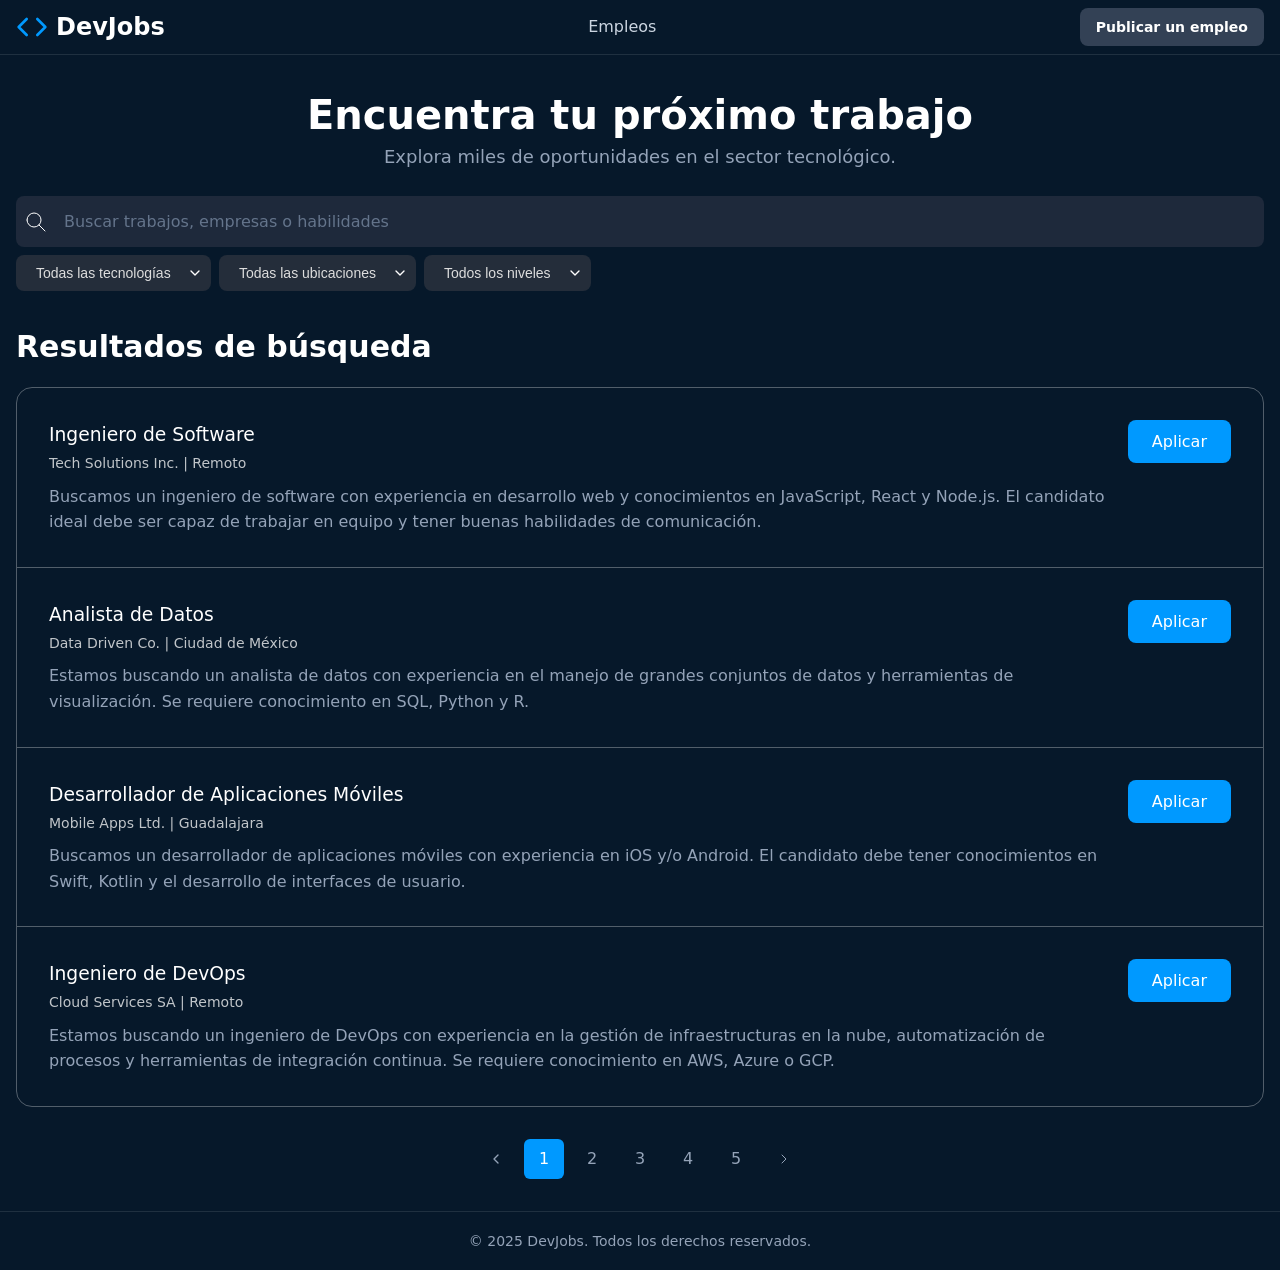
==== empleos.html @ b096b8bc "Initial commit" ====
<!DOCTYPE html>
<html lang="es">

<head>
  <title>DevJobs - Empleos</title>
  <meta charset="UTF-8" />
  <meta name="description" content="Listado con empleos y filtros para encontrar tu trabajo ideal.">

  <link rel="stylesheet" href="./styles.css" />
  <script type="module" src="./script.js" defer></script>
</head>

<body>
  <header>
    <h1>
      <svg fill="none" stroke="currentColor" stroke-linecap="round" stroke-linejoin="round" stroke-width="2"
        viewBox="0 0 24 24" xmlns="http://www.w3.org/2000/svg">
        <polyline points="16 18 22 12 16 6"></polyline>
        <polyline points="8 6 2 12 8 18"></polyline>
      </svg>
      DevJobs
    </h1>

    <nav>
      <!-- <a href="">
        Inicio
      </a> -->
      <a href="empleos.html">Empleos</a>
    </nav>

    <div>
      <a href="">Publicar un empleo</a>
      <!-- <a href="">Iniciar sesión</a> -->
    </div>
  </header>

  <main>
    <section class="jobs-search">
      <h1>Encuentra tu próximo trabajo</h1>
      <p>Explora miles de oportunidades en el sector tecnológico.</p>

      <form role="search">
        <div class="search-bar">
          <svg xmlns="http://www.w3.org/2000/svg" width="24" height="24" viexbox="0 0 24 24" fill="none"
            stroke="currentColor" stroke-linecap="round" stroke-linejoin="round" stroke-width="1"
            class="icon icon-tabler icon-tabler-search">
            <path stroke="none" d="M0 0h24v24H0z" fill="none" />
            <path d="M10 10m-7 0a7 7 0 1 0 14 0a7 7 0 1 0 -14 0" />
            <path d="M21 21l-6 -6" />
          </svg>

          <input required type="text" placeholder="Buscar trabajos, empresas o habilidades" />
        </div>

        <div class="search-filters">
          <select name="technology" id="filter-technology">
            <option value="">Todas las tecnologías</option>

            <optgroup label="Frontend">
              <option value="html">HTML</option>
              <option value="css">CSS</option>
              <option value="javascript">JavaScript</option>
              <option value="react">React</option>
              <option value="vue">Vue</option>
            </optgroup>

            <optgroup label="Backend">
              <option value="node">Node.js</option>
              <option value="python">Python</option>
              <option value="php">PHP</option>
              <option value="java">Java</option>
            </optgroup>

            <optgroup label="Base de datos">
              <option value="mysql">MySQL</option>
              <option value="mongodb">MongoDB</option>
              <option value="postgresql">PostgreSQL</option>
            </optgroup>
          </select>

          <select name="location" id="filter-location">
            <option value="">Todas las ubicaciones</option>

            <optgroup label="España">
              <option value="madrid">Madrid</option>
              <option value="barcelona">Barcelona</option>
              <option value="valencia">Valencia</option>
            </optgroup>

            <optgroup label="México">
              <option value="cdmx">Ciudad de México</option>
              <option value="monterrey">Monterrey</option>
              <option value="guadalajara">Guadalajara</option>
            </optgroup>

            <hr />

            <option value="remoto">🌍 Remoto</option>
          </select>

          <select name="experience-level" id="filter-experience-level">
            <option value="">Todos los niveles</option>
            <option value="junior">Junior</option>
            <option value="mid">Mid-level</option>
            <option value="senior">Senior</option>

            <hr />

            <option value="intern">Prácticas</option>
            <option value="freelance">Freelance</option>
          </select>
        </div>
      </form>

      <span id="filter-selected-value"></span>
    </section>
    <section>
      <h2>Resultados de búsqueda</h2>
      <div class="jobs-listings">
        <article data-modalidad="remoto" class="job-listing-card">
          <div>
            <h3>Ingeniero de Software</h3>
            <small>Tech Solutions Inc. | Remoto</small>
            <p>
              Buscamos un ingeniero de software con experiencia en desarrollo web y conocimientos en
              JavaScript, React y Node.js. El candidato ideal debe ser capaz de trabajar en equipo y tener
              buenas habilidades de comunicación.
            </p>
          </div>
          <button class="button-apply-job">Aplicar</button>
        </article>

        <article data-modalidad="cdmx" class="job-listing-card">
          <div>
            <h3>Analista de Datos</h3>
            <small>Data Driven Co. | Ciudad de México</small>
            <p>
              Estamos buscando un analista de datos con experiencia en el manejo de grandes conjuntos de
              datos y herramientas de visualización. Se requiere conocimiento en SQL, Python y R.
            </p>
          </div>
          <button class="button-apply-job">Aplicar</button>
        </article>

        <article data-modalidad="guadalajara" class="job-listing-card">
          <div>
            <h3>Desarrollador de Aplicaciones Móviles</h3>
            <small>Mobile Apps Ltd. | Guadalajara</small>
            <p>
              Buscamos un desarrollador de aplicaciones móviles con experiencia en iOS y/o Android. El
              candidato debe tener conocimientos en Swift, Kotlin y el desarrollo de interfaces de
              usuario.
            </p>
          </div>
          <button class="button-apply-job">Aplicar</button>
        </article>

        <article data-modalidad="remoto" class="job-listing-card">
          <div>
            <h3>Ingeniero de DevOps</h3>
            <small>Cloud Services SA | Remoto</small>
            <p>
              Estamos buscando un ingeniero de DevOps con experiencia en la gestión de infraestructuras en
              la nube, automatización de procesos y herramientas de integración continua. Se requiere
              conocimiento en AWS, Azure o GCP.
            </p>
          </div>
          <button class="button-apply-job">Aplicar</button>
        </article>
      </div>

      <nav class="pagination">
        <a href="#"><svg width="16" height="16" viewBox="0 0 24 24" fill="none" stroke="currentColor" stroke-width="2"
            stroke-linecap="round" stroke-linejoin="round">
            <path stroke="none" d="M0 0h24v24H0z" fill="none" />
            <path d="M15 6l-6 6l6 6" />
          </svg></a>
        <a class="is-active" href="#">1</a>
        <a href="#">2</a>
        <a href="#">3</a>
        <a href="#">4</a>
        <a href="#">5</a>
        <a href="#">
          <svg width="16" height="16" viewBox="0 0 24 24" fill="none" stroke="currentColor" stroke-width="1.5"
            stroke-linecap="round" stroke-linejoin="round"
            class="icon icon-tabler icons-tabler-outline icon-tabler-chevron-right">
            <path stroke="none" d="M0 0h24v24H0z" fill="none" />
            <path d="M9 6l6 6l-6 6" />
          </svg>
        </a>
      </nav>
    </section>
  </main>


  <footer>
    <small>&copy; 2025 DevJobs. Todos los derechos reservados.</small>
  </footer>

</body>

</html>
---- styles.css ----
* {
  margin: 0;
  padding: 0;
  box-sizing: border-box;
}





:root {
  --primary: #3b4550;
  --primary-dark: #0a3d66;
  --primary-hover: #0d5ba8;
  --primary-light: #09f;
  --background: #06182a;
  --text-primary: #ffffff;
  --text-secondary: #cbd5e1;
  --text-muted: #94a3b8;
  --border: rgba(255, 255, 255, 0.1);
  --card-bg: #1e293b;
  --shadow: rgba(0, 0, 0, 0.3);
  --input-bg: #1e293b;
  --hsla-example: hsla(210, 100%, 56%, 1);
}






@font-face {
  font-family: 'Inter Variable';
  font-style: normal;
  font-display: swap;
  font-weight: 100 900;
  src: url(https://cdn.jsdelivr.net/fontsource/fonts/inter:vf@latest/latin-wght-normal.woff2) format('woff2-variations');
  unicode-range: U+0000-00FF,U+0131,U+0152-0153,U+02BB-02BC,U+02C6,U+02DA,U+02DC,U+0304,U+0308,U+0329,U+2000-206F,U+20AC,U+2122,U+2191,U+2193,U+2212,U+2215,U+FEFF,U+FFFD;
}






body {
  font-family: system-ui;
  background-color: var(--background);
  color: var(--text-primary);
  min-height: 100vh;
  display: flex;
  flex-direction: column;
  line-height: 1.6;
}




select {
  padding: 0.625rem 1.25rem;
  background-color: #242d3a;
  border: 0;
  border-radius: 0.5rem;
  font-size: 0.875rem;
  color: #ddd;
  cursor: pointer;
  transition: all 0.2s;
  appearance: none;
  background-image: url("data:image/svg+xml,%3Csvg xmlns='http://www.w3.org/2000/svg' width='16' height='16' viewBox='0 0 24 24' fill='none' stroke='white' stroke-width='2' stroke-linecap='round' stroke-linejoin='round'%3E%3Cpolyline points='6 9 12 15 18 9'/%3E%3C/svg%3E");
  background-repeat: no-repeat;
  background-position: right 0.5rem center;
  padding-right: 2.5rem;

  &:hover {
    background-color: var(--primary-hover);
    color: white;
  }

  &:focus {
    outline: 2px solid #1173d4;
    outline-offset: 2px;
  }
}




/* Títulos principales */
h1 {
  font-size: 1.5rem;
  line-height: 1.2;
  text-wrap: balance;
  display: flex;
  align-items: center;
  gap: 0.5rem;

  svg {
    width: 2rem;
    height: 2rem;
    color: var(--primary-light);
  }
}

h1 + p {
  text-wrap: balance;
  margin-bottom: 2rem
}

/* Header */
header {
  border-bottom: 1px solid var(--border);
  background: var(--background);
  padding: .5rem 1rem;
  display: flex;
  align-items: center;
  justify-content: space-between;
  gap: 2rem;

  h2 {
    font-size: 1.25rem;
    font-weight: 700;
    color: var(--text-primary);
  }
}

/* Navegación del header a otras páginas */
nav {
  align-items: center;
  gap: 1rem;
  display: flex;

  a {
    text-decoration: none;
    color: var(--text-secondary);
    transition: color 0.2s;
    font-weight: 500;

    &:hover, &:focus {
      color: var(--primary);
      outline: none;
    }
  }
}

/* Botones del Header */
header div a {
  padding: 0.5rem 1rem;
  border-radius: 0.5rem;
  background-color: #334155;
  color: var(--text-primary);
  display: inline-block;
  font-size: 0.875rem;
  font-weight: 700;
  text-decoration: none;
  /* TODO */
}

/* Hero */
main > section:nth-child(1) {
  height: 500px;
  text-align: center;
  display: flex;
  flex-direction: column;
  justify-content: center;
  align-items: center;

  h1 {
    padding-top: 36px;
  }

  & > img {
    position: absolute;
    width: 100%;
    height: 100%;
    object-fit: cover;
    z-index: -1;
    left: 0;
    right: 0;
    mask-image: linear-gradient(to bottom, rgba(16, 25, 34, 1) 5%, rgba(16, 25, 34, 0) 80%);
  }
}

/* Formulario de Búsqueda */
form {
  max-width: 42rem;
  width: 100%;
  margin: 0 auto;
  padding-inline: 1rem;
}

form > div {
  display: flex;
  align-items: center;
  background-color: var(--input-bg);
  border-radius: 0.5rem;
  box-shadow: 0 10px 15px -3px var(--shadow);
  padding: 0.5rem;
  gap: 0.5rem;
}

form span {
  padding-left: 0.75rem;
  color: var(--text-muted);
  display: flex;
  align-items: center;
  flex-shrink: 0;
}

form input[type="text"] {
  flex: 1;
  background: transparent;
  border: none;
  outline: none;
  color: var(--text-primary);
  padding: 0.75rem 0.5rem;
  font-size: 1rem;
  font-family: inherit;
}

form input[type="text"]::placeholder {
  color: #64748b;
}

button {
  padding: 0.75rem 1.5rem;
  border-radius: 0.5rem;
  background-color: var(--primary);
  color: white;
  font-weight: 400;
  border: none;
  cursor: pointer;
  transition: all 0.2s;
  font-family: inherit;
  font-size: 1rem;
  white-space: nowrap;

  &:hover, /* pseudo-clase que significa que el ratón está encima */
  &:focus { /* pseudo-clase que significa que el elemento tiene el foco */
    background-color: var(--primary-hover);
    outline: 2px solid white;
    outline-offset: 2px;
  }   

  &:active { 
    transform: scale(0.90)
  }

  &:disabled {
    opacity: .5;
    pointer-events: none;
  }
}

/* Features Section */
main > section:nth-child(2) {
  padding-inline: 1rem;
  background-color: var(--background);
  padding-top: 2rem;

  & > header {
    gap: 2px;
    flex-direction: column;

    h2 {
      margin-bottom: 0;
    }

    p {
      opacity: .75;
    }
  }

  & > div {
    max-width: 1280px;
    margin: 0 auto;
  }
}

main > section:nth-child(2) h2 {
  font-size: 1.875rem;
  font-weight: 700;
  color: var(--text-primary);
  margin-bottom: 1rem;
}

main > section:nth-child(2) > div > div:first-child > p {
  font-size: 1.125rem;
  color: var(--text-muted);
  max-width: 42rem;
  margin: 0 auto;
}

/* Grid de Features */
main > section:nth-child(2) footer {
  display: grid;
  grid-template-columns: repeat(auto-fit, minmax(280px, 1fr));
  gap: 16px
}

/* Feature Cards */
/* article {
  background-color: var(--card-bg);
  padding: 2rem;
  margin-bottom: 16px;
  border-radius: 0.5rem;                   
  box-shadow: 0px 1px 3px 0 var(--shadow); 

  svg {
    color: var(--primary-light);          
    background: rgba(0, 153, 255, 0.3);  
    border-radius: 9999px;               
    width: 64px;                         
    height: 64px;                        
    padding: 16px;                       
  }

  h3 {
    font-weight: 500;
  }

  p {
    color: var(--text-muted);
  }
} */

/* Footer */
footer {
  background-color: var(--background);
  border-top: 1px solid var(--border);
  text-align: center;
  padding: 16px;

  small {
    color: var(--text-muted);
    font-size: 0.875rem;
  }
}

article {
  background-color: var(--card-bg);
  padding: 2rem;
  margin-bottom: 16px;
  border-radius: 0.5rem;
  box-shadow: 0px 1px 3px 0px rgba(0, 0, 0, 0.5);

  svg {
    color: var(--primary-light);
    background: rgba(0, 153, 255, .3);
    width: 64px;
    height: 64px;
    border-radius: 100%;
    padding: 16px;
  }

  p {
    color: var(--text-muted);
  }

  h3 {
    font-weight: 500;
  }
}

/* Jobs Search */
.jobs-search {
  margin: 0;
  padding: 0;
  height: auto !important;

  h1 {
    font-size: 2.5rem;
    margin-bottom: 0.25rem;
  }

  p {
    font-size: 1.125rem;
    color: var(--text-muted);
    margin-bottom: 1.5rem;
  }

  .search-bar {
    background: var(--input-bg);
    padding: 0.25rem 0.5rem;
  }

  .search-filters {
    display: flex;
    flex-wrap: wrap;
    margin-top: 0.5rem;
  }

  form {
    width: 100%;
    max-width: 1280px;
  }

  form div {
    background: none;
    box-shadow: none;
    padding: 0;
  }
}

.jobs-listings {
  border: 1px solid rgba(255, 255, 255, 0.3);
  border-radius: 1rem;

  article {
    background: none;
    box-shadow: none;
    border-radius: 0;
    border-bottom: 1px solid rgba(255, 255, 255, 0.3);
    margin: 0;

    display: flex;
    align-items: start;
    gap: 1rem;

    small {
      font-size: 0.875rem;
      opacity: 0.75;
    }

    p {
      margin-top: 0.5rem;
    }

    &:last-child {
      border-bottom: none;
    }
  }
}


.pagination {
  display: flex;
  justify-content: center;
  gap: 0.5rem;
  margin-block: 2rem;

  a {
    display: flex;
    align-items: center;
    justify-content: center;
    width: 2.5rem;
    height: 2.5rem;
    text-decoration: none;
    color: var(--text-muted);
    border-radius: 0.375rem;
    transition: all 0.3s;

    &:hover,
    &:focus {
      background-color: #fff;
    }

    &:active {
      transform: scale(0.9);
    }

    &.is-active {
      background-color: var(--primary-light);
      color: white;
      pointer-events: none;
    }
  }
}

.button-apply-job {
  background: var(--primary-light);

  &.is-applied {
    background: #4caf50;
    pointer-events: none;
  }
}
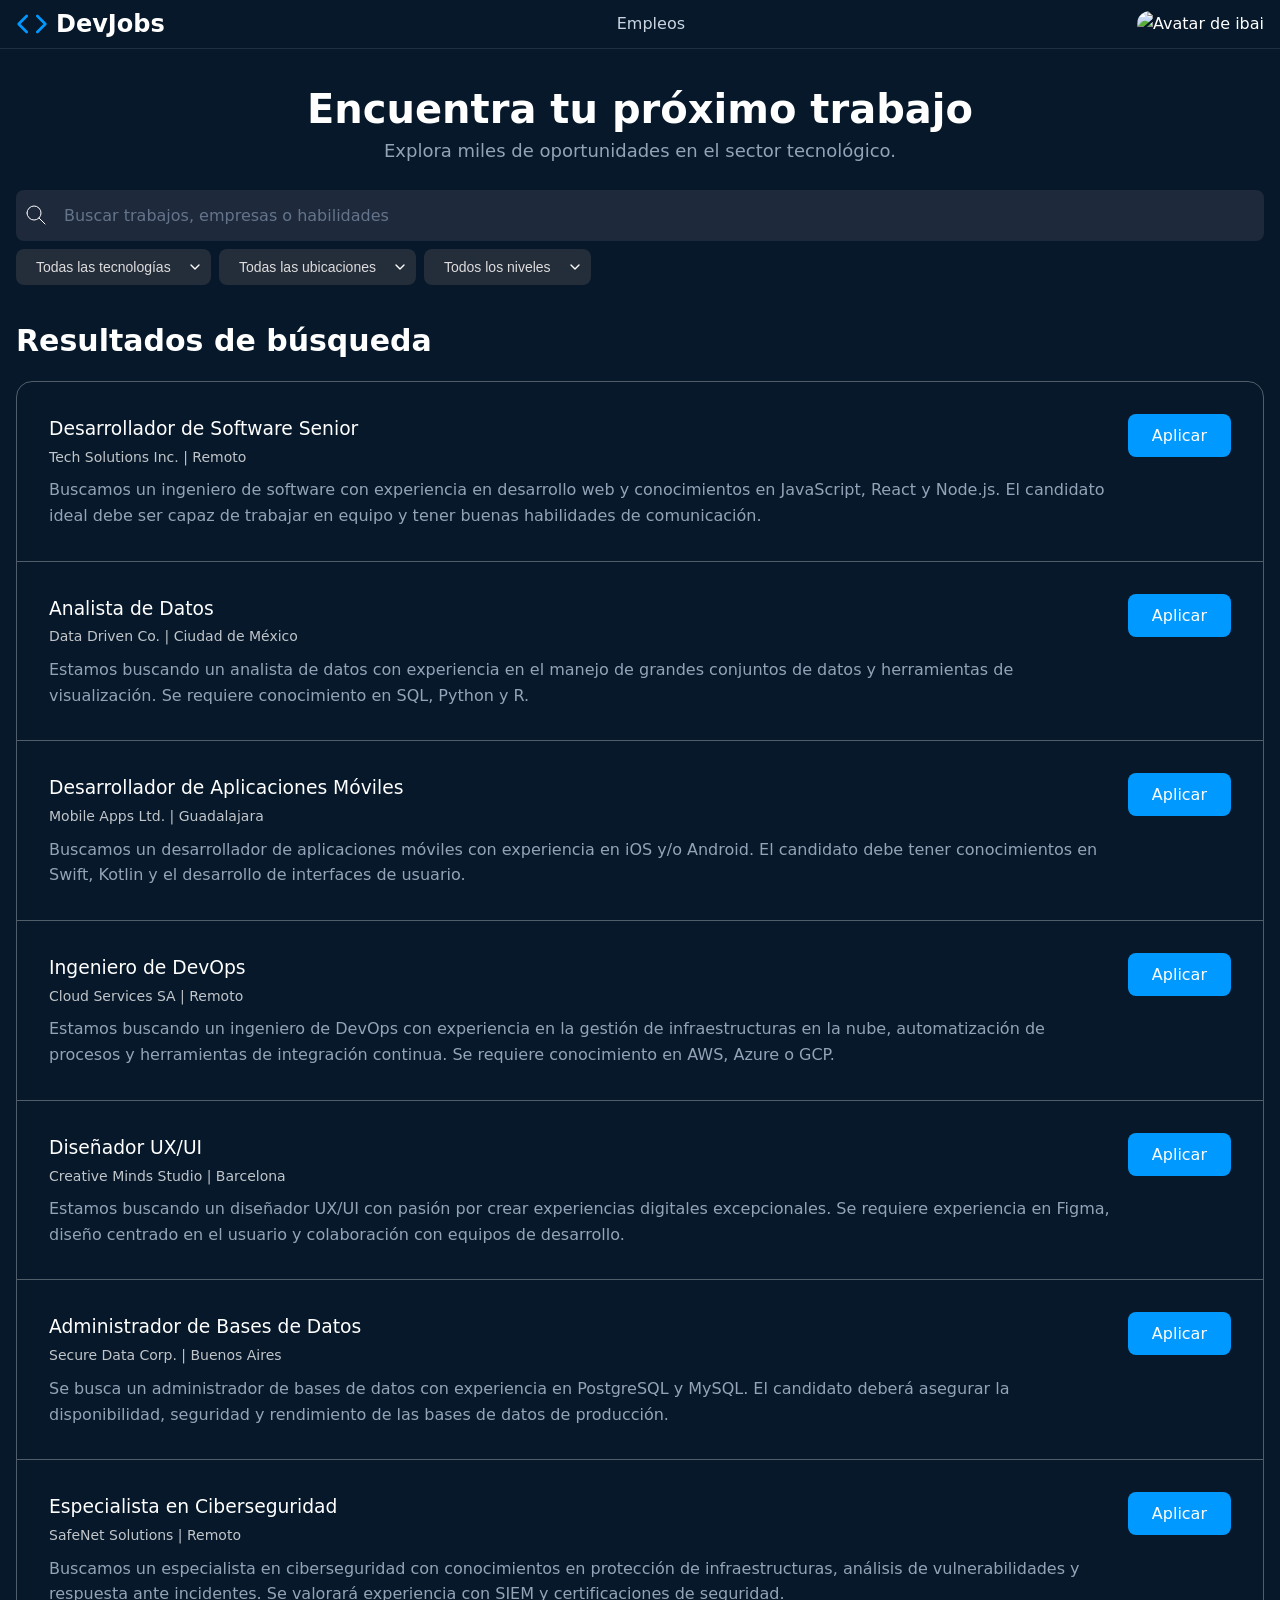
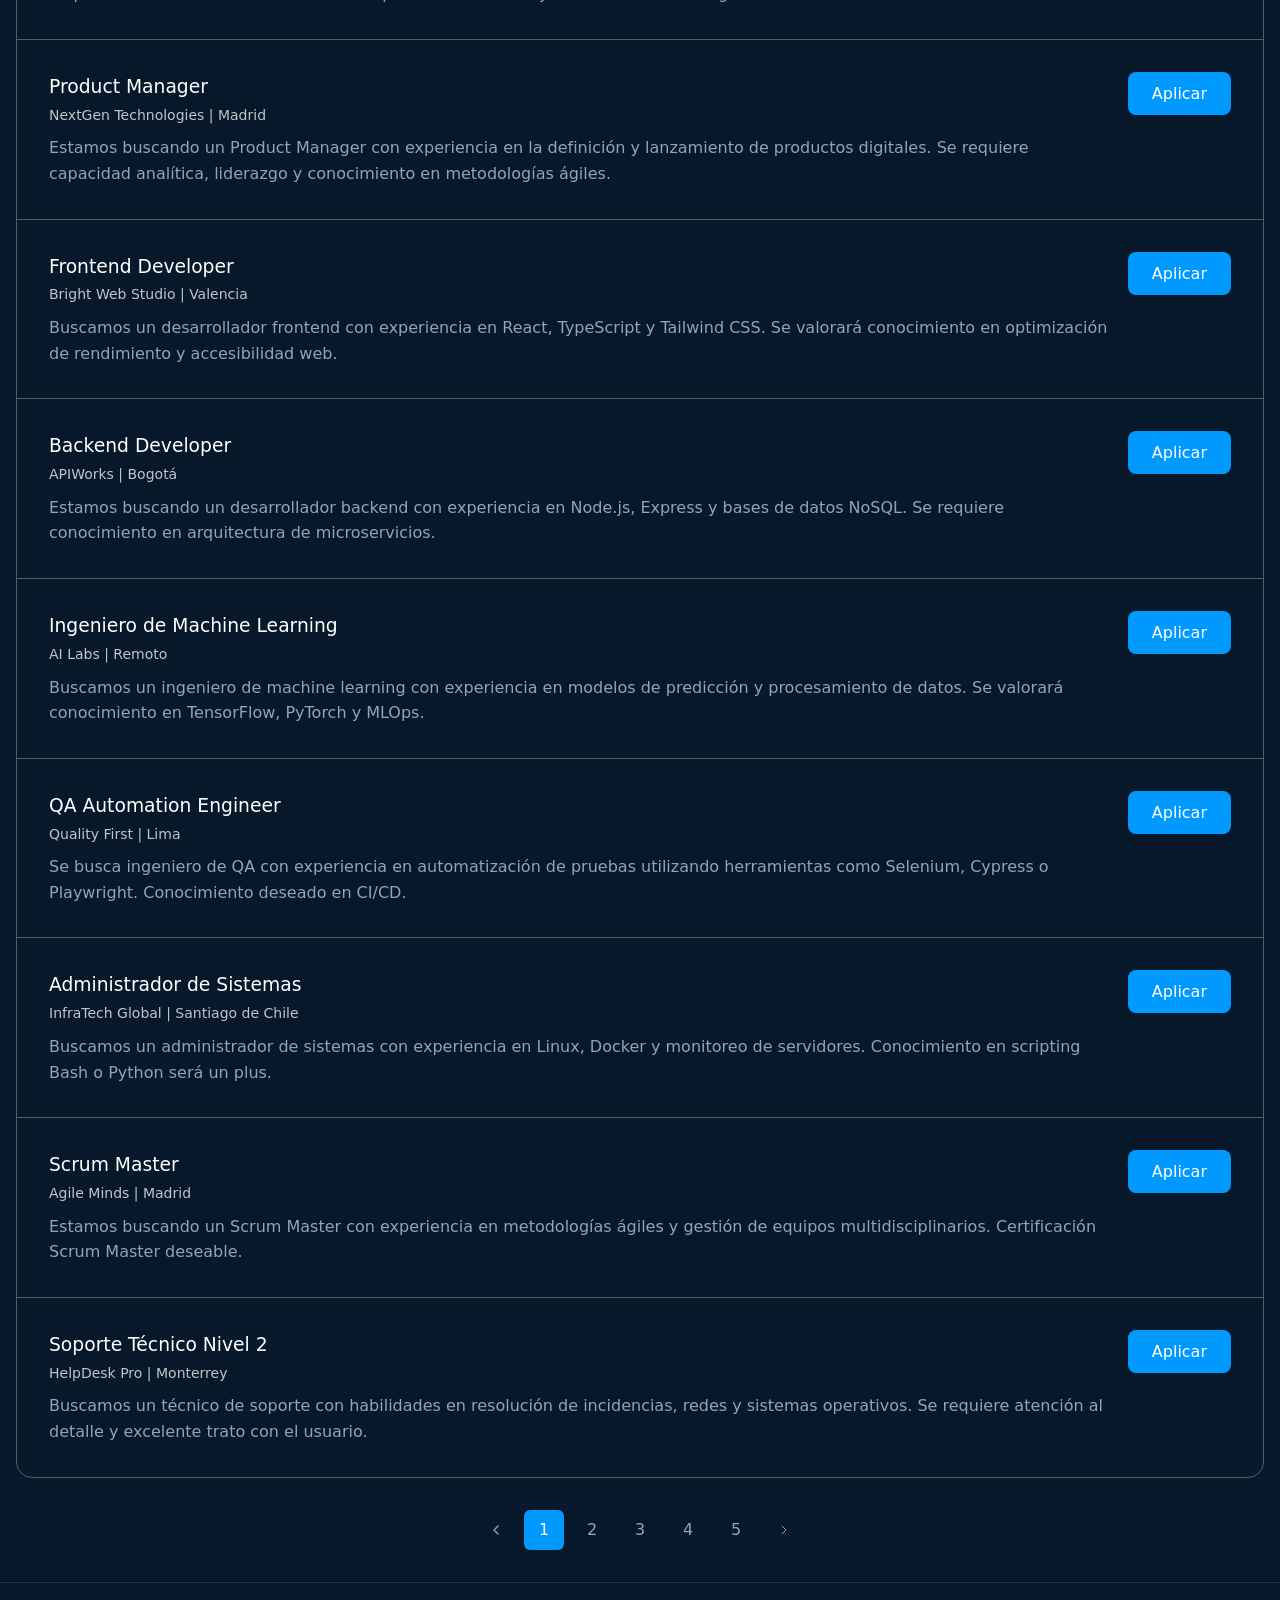
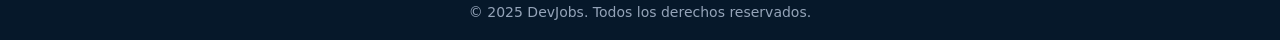
==== commit 9b964eda: "Modularize scripts; load jobs from JSON Split monolithic script into modules and load job data dynam" ====
--- a/empleos.html
+++ b/empleos.html
@@ -7,7 +7,7 @@
   <meta name="description" content="Listado con empleos y filtros para encontrar tu trabajo ideal.">
 
   <link rel="stylesheet" href="./styles.css" />
-  <script type="module" src="./script.js" defer></script>
+  <script type="module" src="./main.js" defer></script>
 </head>
 
 <body>
@@ -29,8 +29,7 @@
     </nav>
 
     <div>
-      <a href="">Publicar un empleo</a>
-      <!-- <a href="">Iniciar sesión</a> -->
+      <devjobs-avatar service="twitch" username="ibai"></devjobs-avatar>
     </div>
   </header>
 
@@ -117,56 +116,7 @@
     <section>
       <h2>Resultados de búsqueda</h2>
       <div class="jobs-listings">
-        <article data-modalidad="remoto" class="job-listing-card">
-          <div>
-            <h3>Ingeniero de Software</h3>
-            <small>Tech Solutions Inc. | Remoto</small>
-            <p>
-              Buscamos un ingeniero de software con experiencia en desarrollo web y conocimientos en
-              JavaScript, React y Node.js. El candidato ideal debe ser capaz de trabajar en equipo y tener
-              buenas habilidades de comunicación.
-            </p>
-          </div>
-          <button class="button-apply-job">Aplicar</button>
-        </article>
-
-        <article data-modalidad="cdmx" class="job-listing-card">
-          <div>
-            <h3>Analista de Datos</h3>
-            <small>Data Driven Co. | Ciudad de México</small>
-            <p>
-              Estamos buscando un analista de datos con experiencia en el manejo de grandes conjuntos de
-              datos y herramientas de visualización. Se requiere conocimiento en SQL, Python y R.
-            </p>
-          </div>
-          <button class="button-apply-job">Aplicar</button>
-        </article>
-
-        <article data-modalidad="guadalajara" class="job-listing-card">
-          <div>
-            <h3>Desarrollador de Aplicaciones Móviles</h3>
-            <small>Mobile Apps Ltd. | Guadalajara</small>
-            <p>
-              Buscamos un desarrollador de aplicaciones móviles con experiencia en iOS y/o Android. El
-              candidato debe tener conocimientos en Swift, Kotlin y el desarrollo de interfaces de
-              usuario.
-            </p>
-          </div>
-          <button class="button-apply-job">Aplicar</button>
-        </article>
-
-        <article data-modalidad="remoto" class="job-listing-card">
-          <div>
-            <h3>Ingeniero de DevOps</h3>
-            <small>Cloud Services SA | Remoto</small>
-            <p>
-              Estamos buscando un ingeniero de DevOps con experiencia en la gestión de infraestructuras en
-              la nube, automatización de procesos y herramientas de integración continua. Se requiere
-              conocimiento en AWS, Azure o GCP.
-            </p>
-          </div>
-          <button class="button-apply-job">Aplicar</button>
-        </article>
+        <!-- Aquí se insertan los empleos dinámicamente -->
       </div>
 
       <nav class="pagination">
--- a/styles.css
+++ b/styles.css
@@ -405,7 +405,7 @@
   border: 1px solid rgba(255, 255, 255, 0.3);
   border-radius: 1rem;
 
-  article {
+  .job-listing-card {
     background: none;
     box-shadow: none;
     border-radius: 0;
@@ -415,6 +415,10 @@
     display: flex;
     align-items: start;
     gap: 1rem;
+
+    &.is-hidden {
+      display: none;
+    }
 
     small {
       font-size: 0.875rem;
